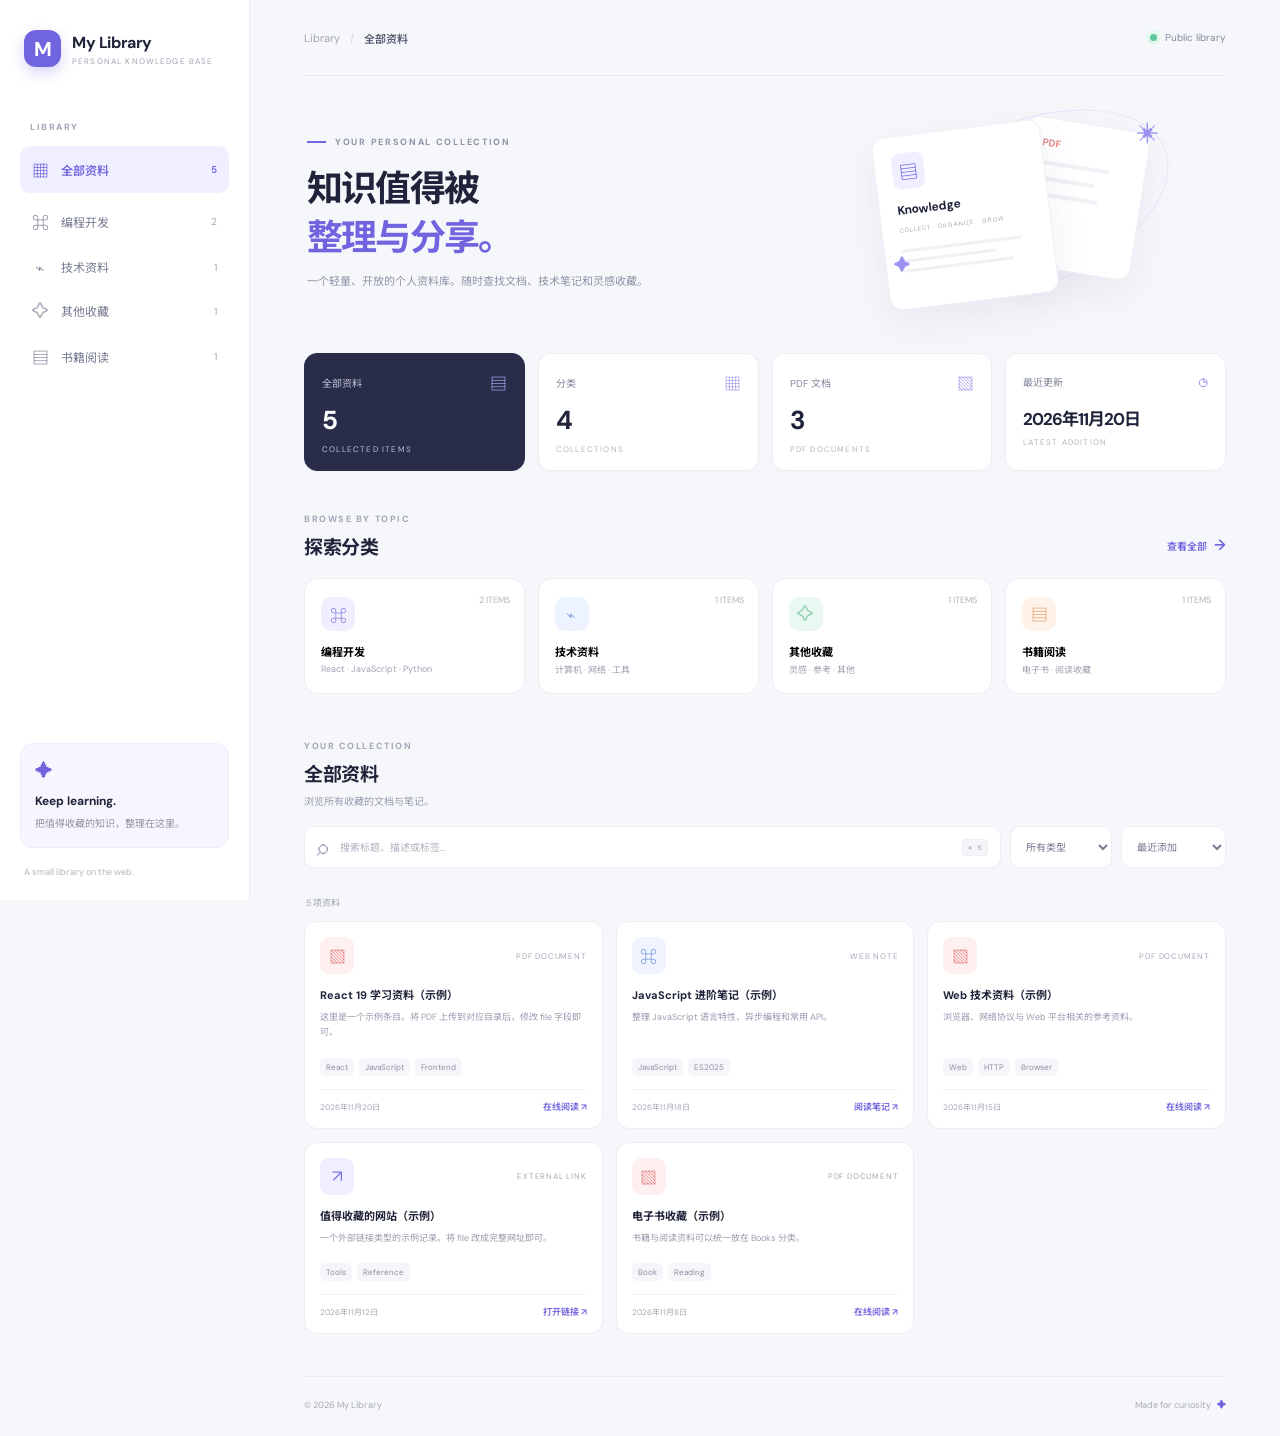
==== index.html @ 5ed0d8a7 "first commit" ====
<!doctype html>
<html lang="zh-CN">
<head>
  <meta charset="utf-8">
  <meta name="viewport" content="width=device-width, initial-scale=1">
  <meta name="description" content="个人公开资料库：整理、检索和阅读文档、笔记与技术资料。">
  <meta name="theme-color" content="#f6f7fb">
  <title>My Library — 个人资料库</title>
  <link rel="preconnect" href="https://fonts.googleapis.com">
  <link rel="preconnect" href="https://fonts.gstatic.com" crossorigin>
  <link href="https://fonts.googleapis.com/css2?family=DM+Sans:wght@400;500;600;700&family=Noto+Sans+SC:wght@400;500;600;700&display=swap" rel="stylesheet">
  <link rel="stylesheet" href="assets/css/style.css">
</head>
<body>
  <div class="app-shell">
    <aside class="sidebar" id="sidebar">
      <a class="brand" href="./" aria-label="My Library 首页">
        <span class="brand-mark">M</span>
        <span><strong>My Library</strong><small>PERSONAL KNOWLEDGE BASE</small></span>
      </a>

      <div class="side-label">LIBRARY</div>
      <nav class="side-nav" aria-label="资料分类">
        <button class="nav-item active" data-category="all">
          <span class="nav-icon">▦</span><span>全部资料</span><span class="nav-count" id="allCount">0</span>
        </button>
        <div id="categoryNav"></div>
      </nav>

      <div class="sidebar-bottom">
        <div class="sidebar-tip">
          <span class="tip-icon">✦</span>
          <strong>Keep learning.</strong>
          <p>把值得收藏的知识，整理在这里。</p>
        </div>
        <span class="sidebar-foot">A small library on the web.</span>
      </div>
    </aside>

    <main class="main-content">
      <header class="topbar">
        <button class="mobile-menu" id="mobileMenu" aria-label="打开菜单">☰</button>
        <div class="breadcrumb"><span>Library</span><span class="crumb-slash">/</span><strong id="currentLocation">全部资料</strong></div>
        <div class="topbar-right"><span class="public-dot"></span><span>Public library</span></div>
      </header>

      <section class="welcome">
        <div class="welcome-copy">
          <div class="eyebrow"><span class="eyebrow-line"></span> YOUR PERSONAL COLLECTION</div>
          <h1>知识值得被<br><span>整理与分享。</span></h1>
          <p>一个轻量、开放的个人资料库。随时查找文档、技术笔记和灵感收藏。</p>
        </div>
        <div class="welcome-art" aria-hidden="true">
          <div class="art-orbit orbit-one"></div><div class="art-orbit orbit-two"></div>
          <div class="art-card art-card-back"><span>PDF</span><i></i><i></i><i></i></div>
          <div class="art-card art-card-front"><div class="art-file-icon">▤</div><strong>Knowledge</strong><small>COLLECT · ORGANIZE · GROW</small><div class="art-lines"><i></i><i></i><i></i></div></div>
          <div class="art-spark spark-one">✳</div><div class="art-spark spark-two">✦</div>
        </div>
      </section>

      <section class="stats-grid" aria-label="资料统计">
        <article class="stat-card stat-total"><div class="stat-top"><span>全部资料</span><span class="stat-symbol">▤</span></div><strong id="totalStat">0</strong><small>COLLECTED ITEMS</small></article>
        <article class="stat-card"><div class="stat-top"><span>分类</span><span class="stat-symbol">▦</span></div><strong id="categoryStat">0</strong><small>COLLECTIONS</small></article>
        <article class="stat-card"><div class="stat-top"><span>PDF 文档</span><span class="stat-symbol">▧</span></div><strong id="pdfStat">0</strong><small>PDF DOCUMENTS</small></article>
        <article class="stat-card"><div class="stat-top"><span>最近更新</span><span class="stat-symbol">◷</span></div><strong class="stat-date" id="updatedStat">—</strong><small>LATEST ADDITION</small></article>
      </section>

      <section class="category-section">
        <div class="section-heading"><div><div class="section-kicker">BROWSE BY TOPIC</div><h2>探索分类</h2></div><button class="text-button" id="showAllCategories">查看全部 <span>→</span></button></div>
        <div class="category-grid" id="categoryCards"></div>
      </section>

      <section class="library-section" id="librarySection">
        <div class="section-heading library-heading"><div><div class="section-kicker">YOUR COLLECTION</div><h2 id="listHeading">全部资料</h2><p class="section-description" id="listDescription">浏览所有收藏的文档与笔记。</p></div></div>
        <div class="toolbar">
          <label class="search-box"><span class="search-icon">⌕</span><input id="searchInput" type="search" placeholder="搜索标题、描述或标签…" autocomplete="off"><kbd>⌘ K</kbd></label>
          <label class="filter-wrap"><span class="sr-only">资料类型</span><select id="typeFilter"><option value="all">所有类型</option><option value="pdf">PDF</option><option value="html">网页笔记</option><option value="link">外部链接</option></select></label>
          <select id="sortSelect" aria-label="排序方式"><option value="newest">最近添加</option><option value="oldest">最早添加</option><option value="title">标题 A–Z</option></select>
        </div>
        <div class="active-filters" id="activeFilters" hidden></div>
        <div class="results-meta"><span id="resultCount">0 项资料</span><button id="clearFilters" class="clear-button" hidden>清除筛选</button></div>
        <div class="resource-grid" id="resourceGrid" aria-live="polite"></div>
        <div class="empty-state" id="emptyState" hidden><div class="empty-icon">⌕</div><h3>没有找到匹配的资料</h3><p>试试其他关键词，或清除当前筛选条件。</p><button class="primary-button" id="resetSearch">清除筛选</button></div>
      </section>

      <footer class="footer"><span>© <span id="year"></span> My Library</span><span>Made for curiosity <b>✦</b></span></footer>
    </main>
  </div>
  <div class="sidebar-overlay" id="sidebarOverlay"></div>
  <script src="assets/js/app.js" defer></script>
</body>
</html>
---- assets/css/style.css ----
@import url('https://fonts.googleapis.com/css2?family=DM+Sans:wght@400;500;600;700&family=Noto+Sans+SC:wght@400;500;600;700&display=swap');
:root{--bg:#f6f7fb;--surface:#fff;--text:#20243a;--muted:#85899d;--line:#eceef4;--purple:#7065df;--purple-light:#f0efff;--navy:#292d49;--shadow:0 12px 34px rgba(38,42,75,.055);--radius:17px}
*{box-sizing:border-box}html{scroll-behavior:smooth}body{margin:0;background:var(--bg);color:var(--text);font-family:"DM Sans","Noto Sans SC",sans-serif;font-size:14px;-webkit-font-smoothing:antialiased}button,input,select{font:inherit}button{cursor:pointer}.app-shell{min-height:100vh}.sidebar{width:250px;position:fixed;inset:0 auto 0 0;background:#fff;border-right:1px solid var(--line);padding:30px 20px 22px;display:flex;flex-direction:column;z-index:20}.brand{display:flex;align-items:center;gap:11px;text-decoration:none;color:var(--text);margin:0 0 54px 4px}.brand-mark{width:37px;height:37px;border-radius:12px;background:var(--purple);color:#fff;display:grid;place-items:center;font-size:20px;font-weight:700;box-shadow:0 6px 14px #7065df44}.brand strong{display:block;font-size:16px;letter-spacing:-.4px}.brand small{display:block;font-size:8px;letter-spacing:1.15px;color:#a0a2b2;margin-top:3px}.side-label,.section-kicker{font-size:9px;font-weight:700;letter-spacing:1.55px;color:#a2a5b6}.side-label{padding:0 10px;margin-bottom:13px}.side-nav{display:flex;flex-direction:column;gap:5px}.nav-item{border:0;background:transparent;color:#777c91;display:flex;align-items:center;gap:12px;padding:11px 12px;border-radius:10px;text-align:left;width:100%;font-size:12px;transition:.2s}.nav-item:hover{background:#f7f7fc;color:var(--text)}.nav-item.active{background:var(--purple-light);color:var(--purple);font-weight:600}.nav-icon{width:17px;text-align:center;font-size:17px}.nav-count{margin-left:auto;color:#a1a4b5;font-size:10px}.nav-item.active .nav-count{color:var(--purple)}.sidebar-bottom{margin-top:auto}.sidebar-tip{background:#f7f6ff;border:1px solid #eeecff;border-radius:13px;padding:15px 14px}.tip-icon{display:block;color:var(--purple);font-size:18px;margin-bottom:8px}.sidebar-tip strong{font-size:12px}.sidebar-tip p{font-size:10px;line-height:1.7;color:#9295a8;margin:6px 0 0}.sidebar-foot{display:block;color:#b2b4c1;font-size:9px;margin:18px 4px 0}.main-content{margin-left:250px;max-width:1600px;padding:0 54px}.topbar{height:76px;display:flex;align-items:center;justify-content:space-between;border-bottom:1px solid #e9ebf2}.breadcrumb{display:flex;gap:10px;align-items:center;color:#a2a5b5;font-size:11px}.breadcrumb strong{color:#555a70;font-weight:600}.crumb-slash{color:#d0d1dc}.topbar-right{display:flex;align-items:center;gap:8px;color:#85899c;font-size:10px}.public-dot{width:7px;height:7px;background:#5ec69b;border-radius:50%;box-shadow:0 0 0 4px #e4f7ee}.mobile-menu{display:none}.welcome{min-height:270px;display:flex;align-items:center;justify-content:space-between;position:relative;overflow:hidden;padding:31px 3px 25px}.welcome-copy{position:relative;z-index:2}.eyebrow{display:flex;align-items:center;gap:9px;color:#8e91a4;font-size:9px;letter-spacing:1.7px;font-weight:700}.eyebrow-line{width:19px;height:2px;background:var(--purple)}h1{font-size:36px;line-height:1.35;letter-spacing:-1.8px;margin:17px 0 9px;font-weight:700}h1 span{color:var(--purple)}.welcome-copy p{color:#9295a8;font-size:11px;line-height:1.9;margin:0;max-width:390px}.welcome-art{height:225px;width:380px;position:absolute;right:25px;top:18px}.art-orbit{position:absolute;border:1px solid #e8e6fc;border-radius:50%;transform:rotate(-22deg)}.orbit-one{width:300px;height:165px;right:25px;top:28px}.orbit-two{width:245px;height:125px;right:53px;top:48px}.art-card{position:absolute;background:#fff;border:1px solid #efeff6;border-radius:13px;box-shadow:0 15px 38px #45416d13}.art-card-back{width:125px;height:150px;right:60px;top:29px;transform:rotate(9deg);padding:17px;color:#aaa;font-size:10px}.art-card-back span{font-weight:700;color:#e18a8a}.art-card-back i,.art-lines i{display:block;height:4px;background:#f0f0f6;border-radius:5px;margin-top:12px;width:80%}.art-card-back i:nth-child(3){width:65%}.art-card-back i:nth-child(4){width:72%}.art-card-front{width:170px;height:174px;right:151px;top:34px;padding:17px;transform:rotate(-7deg)}.art-file-icon{width:32px;height:36px;background:#f0efff;color:var(--purple);border-radius:8px;display:grid;place-items:center;font-size:19px;margin-bottom:13px}.art-card-front strong{display:block;font-size:12px}.art-card-front small{font-size:6px;letter-spacing:1px;color:#a3a5b5}.art-lines{margin-top:13px}.art-lines i{margin-top:7px;width:90%;height:3px}.art-lines i:nth-child(2){width:70%}.art-lines i:nth-child(3){width:82%}.art-spark{position:absolute;color:#9b93f2}.spark-one{right:42px;top:26px;font-size:22px}.spark-two{right:290px;top:160px;font-size:17px}.stats-grid{display:grid;grid-template-columns:repeat(4,1fr);gap:13px;margin:7px 0 42px}.stat-card{background:var(--surface);border:1px solid var(--line);border-radius:13px;padding:16px 17px 14px;box-shadow:0 3px 12px #292d4905}.stat-top{display:flex;justify-content:space-between;align-items:center;color:#85899c;font-size:10px}.stat-symbol{font-size:17px;color:#a19be9}.stat-card>strong{display:block;font-size:26px;letter-spacing:-1px;margin:8px 0 1px}.stat-card>small{font-size:8px;letter-spacing:1.2px;color:#b3b5c2}.stat-total{background:var(--navy);border-color:var(--navy);color:#fff}.stat-total .stat-top,.stat-total>small{color:#bfc1d2}.stat-total .stat-symbol{color:#b4adff}.stat-date{font-size:17px!important;margin-top:13px!important}.category-section,.library-section{margin-bottom:42px}.section-heading{display:flex;align-items:end;justify-content:space-between;margin-bottom:18px}.section-kicker{margin-bottom:7px}h2{font-size:19px;letter-spacing:-.5px;margin:0;font-weight:700}.text-button{border:0;background:transparent;color:var(--purple);font-size:10px;font-weight:600;padding:5px 0}.text-button span{font-size:15px;margin-left:5px}.category-grid{display:grid;grid-template-columns:repeat(4,1fr);gap:13px}.category-card{border:1px solid var(--line);background:#fff;border-radius:14px;padding:16px;text-align:left;min-height:116px;transition:transform .2s,box-shadow .2s,border-color .2s;position:relative;overflow:hidden}.category-card:hover{transform:translateY(-3px);box-shadow:var(--shadow);border-color:#dcd9ff}.category-card.selected{border-color:#bcb6ff;background:#fbfaff}.category-icon{width:34px;height:34px;border-radius:10px;display:grid;place-items:center;font-size:17px;margin-bottom:12px}.category-card strong{display:block;font-size:11px}.category-card small{display:block;color:#a0a3b3;font-size:9px;margin-top:4px}.category-card .category-count{position:absolute;right:14px;top:15px;color:#b1b3c1;font-size:9px}.library-section{padding-top:4px}.library-heading{margin-bottom:18px}.section-description{font-size:10px;color:#9a9daf;margin:6px 0 0}.toolbar{display:flex;gap:9px;margin-bottom:13px}.search-box{height:42px;display:flex;align-items:center;gap:10px;background:#fff;border:1px solid var(--line);border-radius:10px;padding:0 12px;flex:1;min-width:120px}.search-icon{font-size:22px;color:#9699ac;line-height:1}.search-box input{border:0;outline:0;min-width:0;flex:1;color:var(--text);font-size:10px;background:transparent}.search-box input::placeholder{color:#b0b2bf}.search-box kbd{font-size:8px;color:#aaaebe;background:#f6f6fa;border:1px solid #eeeef4;border-radius:4px;padding:3px 5px}.toolbar select{height:42px;border:1px solid var(--line);background:#fff;border-radius:10px;padding:0 29px 0 11px;color:#777c90;font-size:10px;outline:0;max-width:145px}.results-meta{display:flex;align-items:center;justify-content:space-between;color:#a0a3b3;font-size:9px;margin:15px 2px 12px}.clear-button{border:0;background:transparent;color:var(--purple);font-size:9px}.resource-grid{display:grid;grid-template-columns:repeat(3,1fr);gap:13px}.resource-card{background:#fff;border:1px solid var(--line);border-radius:13px;padding:15px;min-width:0;transition:.2s;display:flex;flex-direction:column;min-height:174px}.resource-card:hover{transform:translateY(-2px);box-shadow:var(--shadow);border-color:#e1defe}.resource-top{display:flex;justify-content:space-between;align-items:center;margin-bottom:13px}.file-icon{width:34px;height:37px;border-radius:9px;display:grid;place-items:center;font-size:17px}.file-icon.pdf{background:#fff0f0;color:#e27c7c}.file-icon.html{background:#eff4ff;color:#6d8fdb}.file-icon.link{background:#f0efff;color:#8177db}.file-type{font-size:8px;color:#a5a7b6;letter-spacing:.8px}.resource-card h3{font-size:11px;line-height:1.55;margin:0 0 6px;white-space:normal;overflow-wrap:anywhere}.resource-description{font-size:9px;line-height:1.7;color:#9a9daf;margin:0 0 12px;display:-webkit-box;-webkit-line-clamp:2;-webkit-box-orient:vertical;overflow:hidden}.tag-list{display:flex;flex-wrap:wrap;gap:5px;margin-top:auto;padding-top:5px}.tag{border:0;background:#f5f5fa;color:#8b8fa2;border-radius:5px;padding:4px 6px;font-size:8px}.tag:hover{background:var(--purple-light);color:var(--purple)}.resource-bottom{border-top:1px solid #f1f1f5;margin-top:13px;padding-top:10px;display:flex;justify-content:space-between;align-items:center;color:#a4a6b5;font-size:8px}.resource-action{color:var(--purple);text-decoration:none;font-weight:600;font-size:9px}.resource-action:hover{text-decoration:underline}.active-filters{display:flex;gap:6px;flex-wrap:wrap}.filter-chip{background:#efedff;color:#7167d7;border-radius:20px;padding:5px 9px;font-size:9px}.empty-state{text-align:center;padding:52px 15px;background:#fff;border:1px dashed #e4e4ee;border-radius:14px}.empty-icon{font-size:32px;color:#aaa5ed}.empty-state h3{font-size:14px;margin:10px 0 5px}.empty-state p{font-size:10px;color:#999daf}.primary-button{background:var(--purple);border:0;color:#fff;border-radius:8px;padding:9px 14px;font-size:10px;margin-top:10px}.footer{border-top:1px solid #e9ebf2;padding:22px 0 25px;display:flex;justify-content:space-between;color:#a7a9b7;font-size:9px}.footer b{color:var(--purple);margin-left:4px}.sr-only{position:absolute;width:1px;height:1px;padding:0;margin:-1px;overflow:hidden;clip:rect(0,0,0,0);white-space:nowrap;border:0}.sidebar-overlay{display:none}
@media(max-width:1100px){.main-content{padding:0 32px}.sidebar{width:220px}.main-content{margin-left:220px}.category-grid{grid-template-columns:repeat(2,1fr)}.resource-grid{grid-template-columns:repeat(2,1fr)}.welcome-art{right:-35px;opacity:.75}.stats-grid{gap:9px}.stat-card{padding:14px}}
@media(max-width:700px){.sidebar{transform:translateX(-100%);transition:transform .25s;width:260px;box-shadow:10px 0 35px #20243a18}.sidebar.open{transform:translateX(0)}.sidebar-overlay.show{display:block;position:fixed;inset:0;background:#20243a55;z-index:15}.main-content{margin-left:0;padding:0 19px}.topbar{height:62px;justify-content:flex-start;gap:13px}.mobile-menu{display:block;border:0;background:#fff;border:1px solid var(--line);border-radius:8px;width:32px;height:32px;color:#73778d}.topbar-right{margin-left:auto;font-size:9px}.welcome{min-height:230px;padding:27px 0}.welcome-art{right:-160px;opacity:.24}.welcome-copy{max-width:100%}h1{font-size:31px}.welcome-copy p{max-width:300px}.stats-grid{grid-template-columns:repeat(2,1fr);margin-bottom:34px}.stat-card{min-height:105px}.category-grid{grid-template-columns:repeat(2,1fr);gap:9px}.category-card{padding:13px;min-height:110px}.resource-grid{grid-template-columns:1fr}.resource-card{min-height:155px}.toolbar{flex-wrap:wrap}.search-box{flex-basis:100%}.toolbar select{flex:1;max-width:none}.section-heading{align-items:center}.footer{font-size:8px}.category-section,.library-section{margin-bottom:34px}}
@media(min-width:1400px){.main-content{padding-left:68px;padding-right:68px}.resource-grid{grid-template-columns:repeat(4,1fr)}}
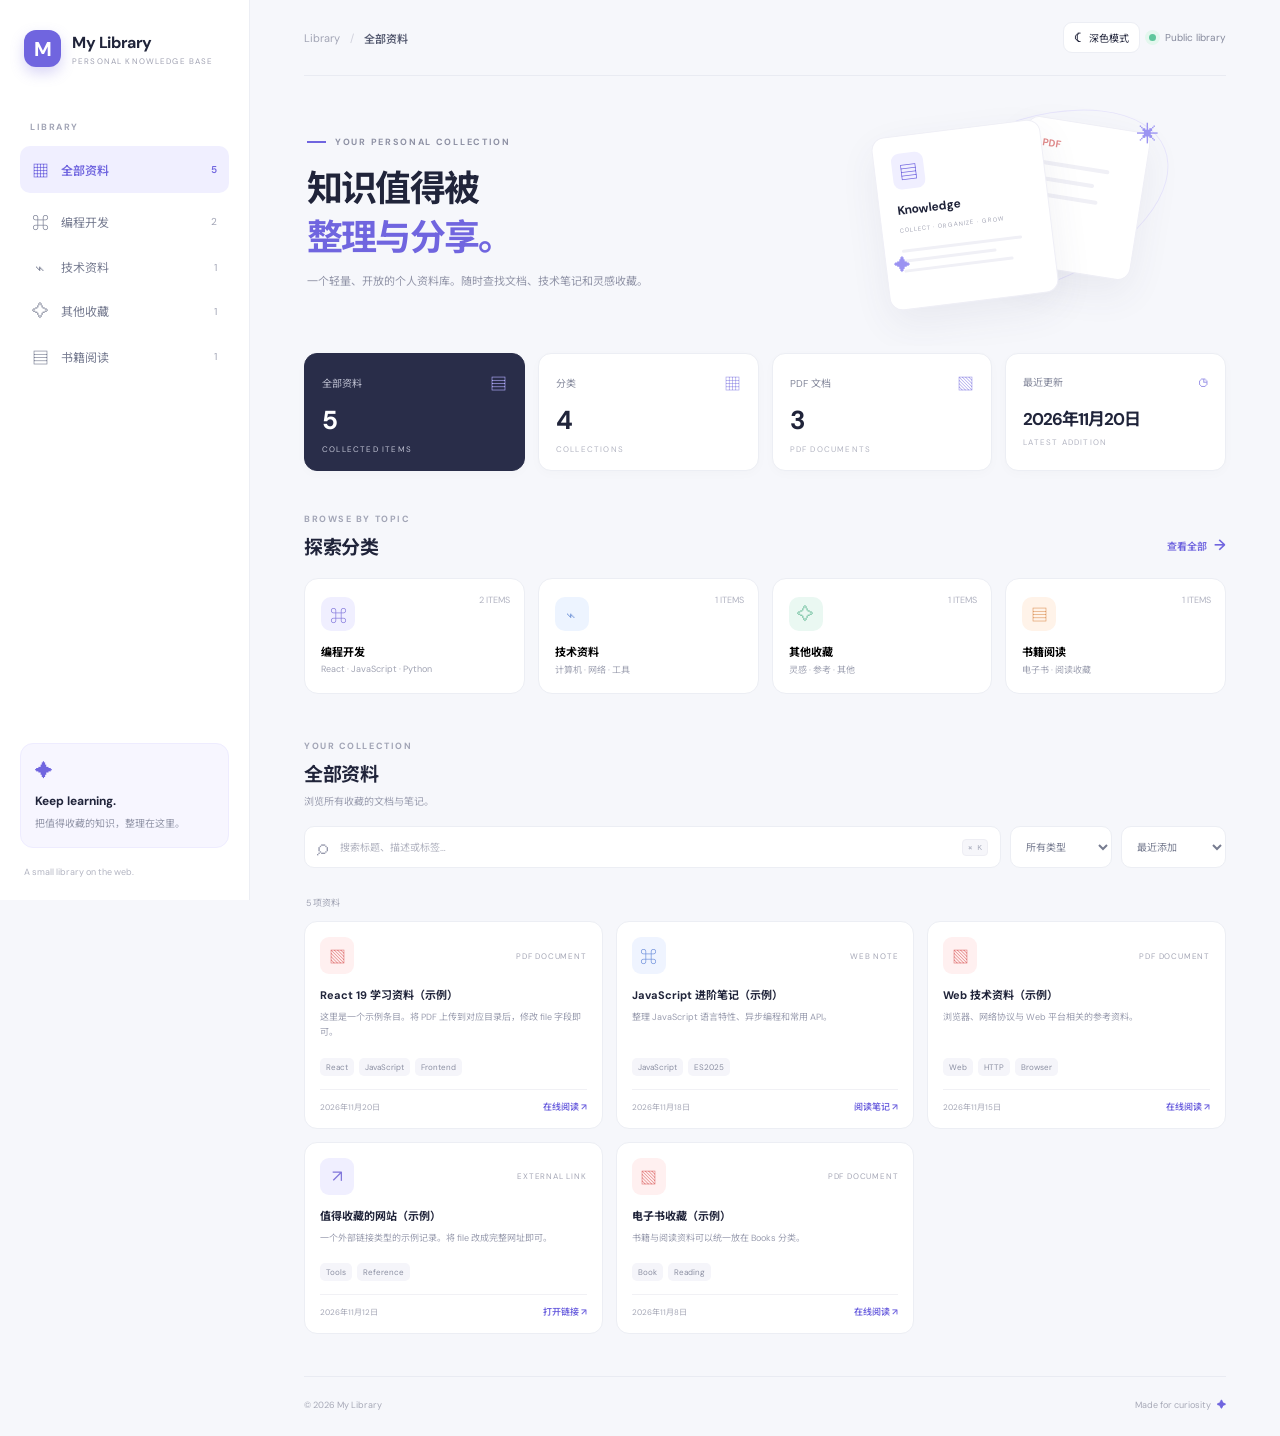
==== commit d2feb5eb: "支持深色模式" ====
--- a/index.html
+++ b/index.html
@@ -4,11 +4,18 @@
   <meta charset="utf-8">
   <meta name="viewport" content="width=device-width, initial-scale=1">
   <meta name="description" content="个人公开资料库：整理、检索和阅读文档、笔记与技术资料。">
-  <meta name="theme-color" content="#f6f7fb">
+  <meta name="theme-color" content="#f6f7fb" id="themeColorMeta">
   <title>My Library — 个人资料库</title>
   <link rel="preconnect" href="https://fonts.googleapis.com">
   <link rel="preconnect" href="https://fonts.gstatic.com" crossorigin>
   <link href="https://fonts.googleapis.com/css2?family=DM+Sans:wght@400;500;600;700&family=Noto+Sans+SC:wght@400;500;600;700&display=swap" rel="stylesheet">
+  <script>
+    (() => {
+      const saved = localStorage.getItem("my-library-theme");
+      const prefersDark = window.matchMedia && window.matchMedia("(prefers-color-scheme: dark)").matches;
+      document.documentElement.dataset.theme = saved || (prefersDark ? "dark" : "light");
+    })();
+  </script>
   <link rel="stylesheet" href="assets/css/style.css">
 </head>
 <body>
@@ -41,7 +48,13 @@
       <header class="topbar">
         <button class="mobile-menu" id="mobileMenu" aria-label="打开菜单">☰</button>
         <div class="breadcrumb"><span>Library</span><span class="crumb-slash">/</span><strong id="currentLocation">全部资料</strong></div>
-        <div class="topbar-right"><span class="public-dot"></span><span>Public library</span></div>
+        <div class="topbar-right">
+          <button class="theme-toggle" id="themeToggle" type="button" aria-label="切换深色模式" aria-pressed="false" title="切换深色模式">
+            <span class="theme-toggle-icon" aria-hidden="true">☾</span>
+            <span class="theme-toggle-label">深色模式</span>
+          </button>
+          <span class="public-dot"></span><span>Public library</span>
+        </div>
       </header>
 
       <section class="welcome">
--- a/assets/css/style.css
+++ b/assets/css/style.css
@@ -4,3 +4,70 @@
 @media(max-width:1100px){.main-content{padding:0 32px}.sidebar{width:220px}.main-content{margin-left:220px}.category-grid{grid-template-columns:repeat(2,1fr)}.resource-grid{grid-template-columns:repeat(2,1fr)}.welcome-art{right:-35px;opacity:.75}.stats-grid{gap:9px}.stat-card{padding:14px}}
 @media(max-width:700px){.sidebar{transform:translateX(-100%);transition:transform .25s;width:260px;box-shadow:10px 0 35px #20243a18}.sidebar.open{transform:translateX(0)}.sidebar-overlay.show{display:block;position:fixed;inset:0;background:#20243a55;z-index:15}.main-content{margin-left:0;padding:0 19px}.topbar{height:62px;justify-content:flex-start;gap:13px}.mobile-menu{display:block;border:0;background:#fff;border:1px solid var(--line);border-radius:8px;width:32px;height:32px;color:#73778d}.topbar-right{margin-left:auto;font-size:9px}.welcome{min-height:230px;padding:27px 0}.welcome-art{right:-160px;opacity:.24}.welcome-copy{max-width:100%}h1{font-size:31px}.welcome-copy p{max-width:300px}.stats-grid{grid-template-columns:repeat(2,1fr);margin-bottom:34px}.stat-card{min-height:105px}.category-grid{grid-template-columns:repeat(2,1fr);gap:9px}.category-card{padding:13px;min-height:110px}.resource-grid{grid-template-columns:1fr}.resource-card{min-height:155px}.toolbar{flex-wrap:wrap}.search-box{flex-basis:100%}.toolbar select{flex:1;max-width:none}.section-heading{align-items:center}.footer{font-size:8px}.category-section,.library-section{margin-bottom:34px}}
 @media(min-width:1400px){.main-content{padding-left:68px;padding-right:68px}.resource-grid{grid-template-columns:repeat(4,1fr)}}
+
+
+/* Theme toggle */
+.theme-toggle{display:inline-flex;align-items:center;gap:7px;border:1px solid var(--line);background:var(--surface);color:var(--text);border-radius:9px;padding:7px 10px;font-size:10px;transition:background .2s,border-color .2s,color .2s}
+.theme-toggle:hover{border-color:var(--purple);color:var(--purple)}
+.theme-toggle-icon{font-size:15px;line-height:1}
+.topbar-right{gap:9px}
+@media(max-width:700px){.theme-toggle{padding:7px 9px}.theme-toggle-label{display:none}.topbar-right{gap:8px}}
+
+/* Dark theme palette and component overrides */
+:root[data-theme="dark"]{color-scheme:dark;--bg:#171923;--surface:#202330;--text:#eceef7;--muted:#a0a5b8;--line:#303445;--purple:#a69cff;--purple-light:#302d49;--navy:#292d42;--shadow:0 12px 34px rgba(0,0,0,.22)}
+:root[data-theme="light"]{color-scheme:light}
+:root[data-theme="dark"] body{background:var(--bg);color:var(--text)}
+:root[data-theme="dark"] .sidebar{background:#1d202c;border-color:var(--line)}
+:root[data-theme="dark"] .brand small,:root[data-theme="dark"] .side-label,:root[data-theme="dark"] .section-kicker{color:#858ba2}
+:root[data-theme="dark"] .nav-item{color:#a7abc0}
+:root[data-theme="dark"] .nav-item:hover{background:#292d3c;color:var(--text)}
+:root[data-theme="dark"] .nav-item.active{background:#302d49;color:#b6adff}
+:root[data-theme="dark"] .nav-count,:root[data-theme="dark"] .nav-item.active .nav-count{color:#999db4}
+:root[data-theme="dark"] .sidebar-tip{background:#29283d;border-color:#3b3858}
+:root[data-theme="dark"] .sidebar-tip p{color:#a2a5ba}
+:root[data-theme="dark"] .sidebar-foot{color:#747a91}
+:root[data-theme="dark"] .topbar{border-color:var(--line)}
+:root[data-theme="dark"] .breadcrumb{color:#858ba2}
+:root[data-theme="dark"] .breadcrumb strong{color:#d0d3e2}
+:root[data-theme="dark"] .crumb-slash{color:#62677d}
+:root[data-theme="dark"] .topbar-right{color:#a0a5b8}
+:root[data-theme="dark"] .public-dot{box-shadow:0 0 0 4px #244337}
+:root[data-theme="dark"] .eyebrow,:root[data-theme="dark"] .welcome-copy p,:root[data-theme="dark"] .stat-top,:root[data-theme="dark"] .section-description{color:#9da2b7}
+:root[data-theme="dark"] .art-orbit{border-color:#34364d}
+:root[data-theme="dark"] .art-card{background:#282b3a;border-color:#3a3d50;box-shadow:0 15px 38px #0003}
+:root[data-theme="dark"] .art-card-back{color:#a2a6ba}
+:root[data-theme="dark"] .art-card-back i,:root[data-theme="dark"] .art-lines i{background:#414457}
+:root[data-theme="dark"] .art-card-front small{color:#a2a6ba}
+:root[data-theme="dark"] .art-file-icon{background:#393552;color:#b6adff}
+:root[data-theme="dark"] .stat-card{background:var(--surface);border-color:var(--line);box-shadow:0 3px 12px #0002}
+:root[data-theme="dark"] .stat-total{background:#292d42;border-color:#383d55;color:#f4f3ff}
+:root[data-theme="dark"] .stat-total .stat-top,:root[data-theme="dark"] .stat-total>small{color:#c0c3d4}
+:root[data-theme="dark"] .stat-card>small{color:#858ba2}
+:root[data-theme="dark"] .category-card{background:var(--surface);border-color:var(--line);color:var(--text)}
+:root[data-theme="dark"] .category-card:hover{border-color:#625b91}
+:root[data-theme="dark"] .category-card.selected{background:#29273e;border-color:#756cae}
+:root[data-theme="dark"] .category-card small,:root[data-theme="dark"] .category-card .category-count{color:#9298ae}
+:root[data-theme="dark"] .search-box{background:var(--surface);border-color:var(--line)}
+:root[data-theme="dark"] .search-box input{color:var(--text)}
+:root[data-theme="dark"] .search-box input::placeholder{color:#777e95}
+:root[data-theme="dark"] .search-box kbd{color:#a1a6ba;background:#2b2f3e;border-color:#414558}
+:root[data-theme="dark"] .toolbar select{background:var(--surface);border-color:var(--line);color:#c2c6d6}
+:root[data-theme="dark"] .resource-card{background:var(--surface);border-color:var(--line)}
+:root[data-theme="dark"] .resource-card:hover{border-color:#625b91}
+:root[data-theme="dark"] .file-icon.pdf{background:#482f38;color:#f19a9a}
+:root[data-theme="dark"] .file-icon.html{background:#293b59;color:#9bb9ff}
+:root[data-theme="dark"] .file-icon.link{background:#393552;color:#b3aaff}
+:root[data-theme="dark"] .file-type,:root[data-theme="dark"] .resource-description,:root[data-theme="dark"] .resource-bottom{color:#969cb2}
+:root[data-theme="dark"] .resource-bottom{border-color:#343849}
+:root[data-theme="dark"] .tag{background:#2d3040;color:#b0b4c7}
+:root[data-theme="dark"] .tag:hover{background:#393552;color:#c0b8ff}
+:root[data-theme="dark"] .filter-chip{background:#393552;color:#c0b8ff}
+:root[data-theme="dark"] .empty-state{background:var(--surface);border-color:#414558}
+:root[data-theme="dark"] .empty-state p{color:#9da2b7}
+:root[data-theme="dark"] .results-meta{color:#969cb2}
+:root[data-theme="dark"] .footer{border-color:var(--line);color:#969cb2}
+:root[data-theme="dark"] .theme-toggle{background:#292d3c;border-color:#414558;color:#d9dcef}
+:root[data-theme="dark"] .theme-toggle:hover{border-color:#8176d8;color:#c0b8ff}
+:root[data-theme="dark"] .mobile-menu{color:var(--text)}
+:root[data-theme="dark"] .sidebar-overlay{background:rgba(0,0,0,.62)}
+:root[data-theme="dark"] ::selection{background:#514a7d;color:#fff}
